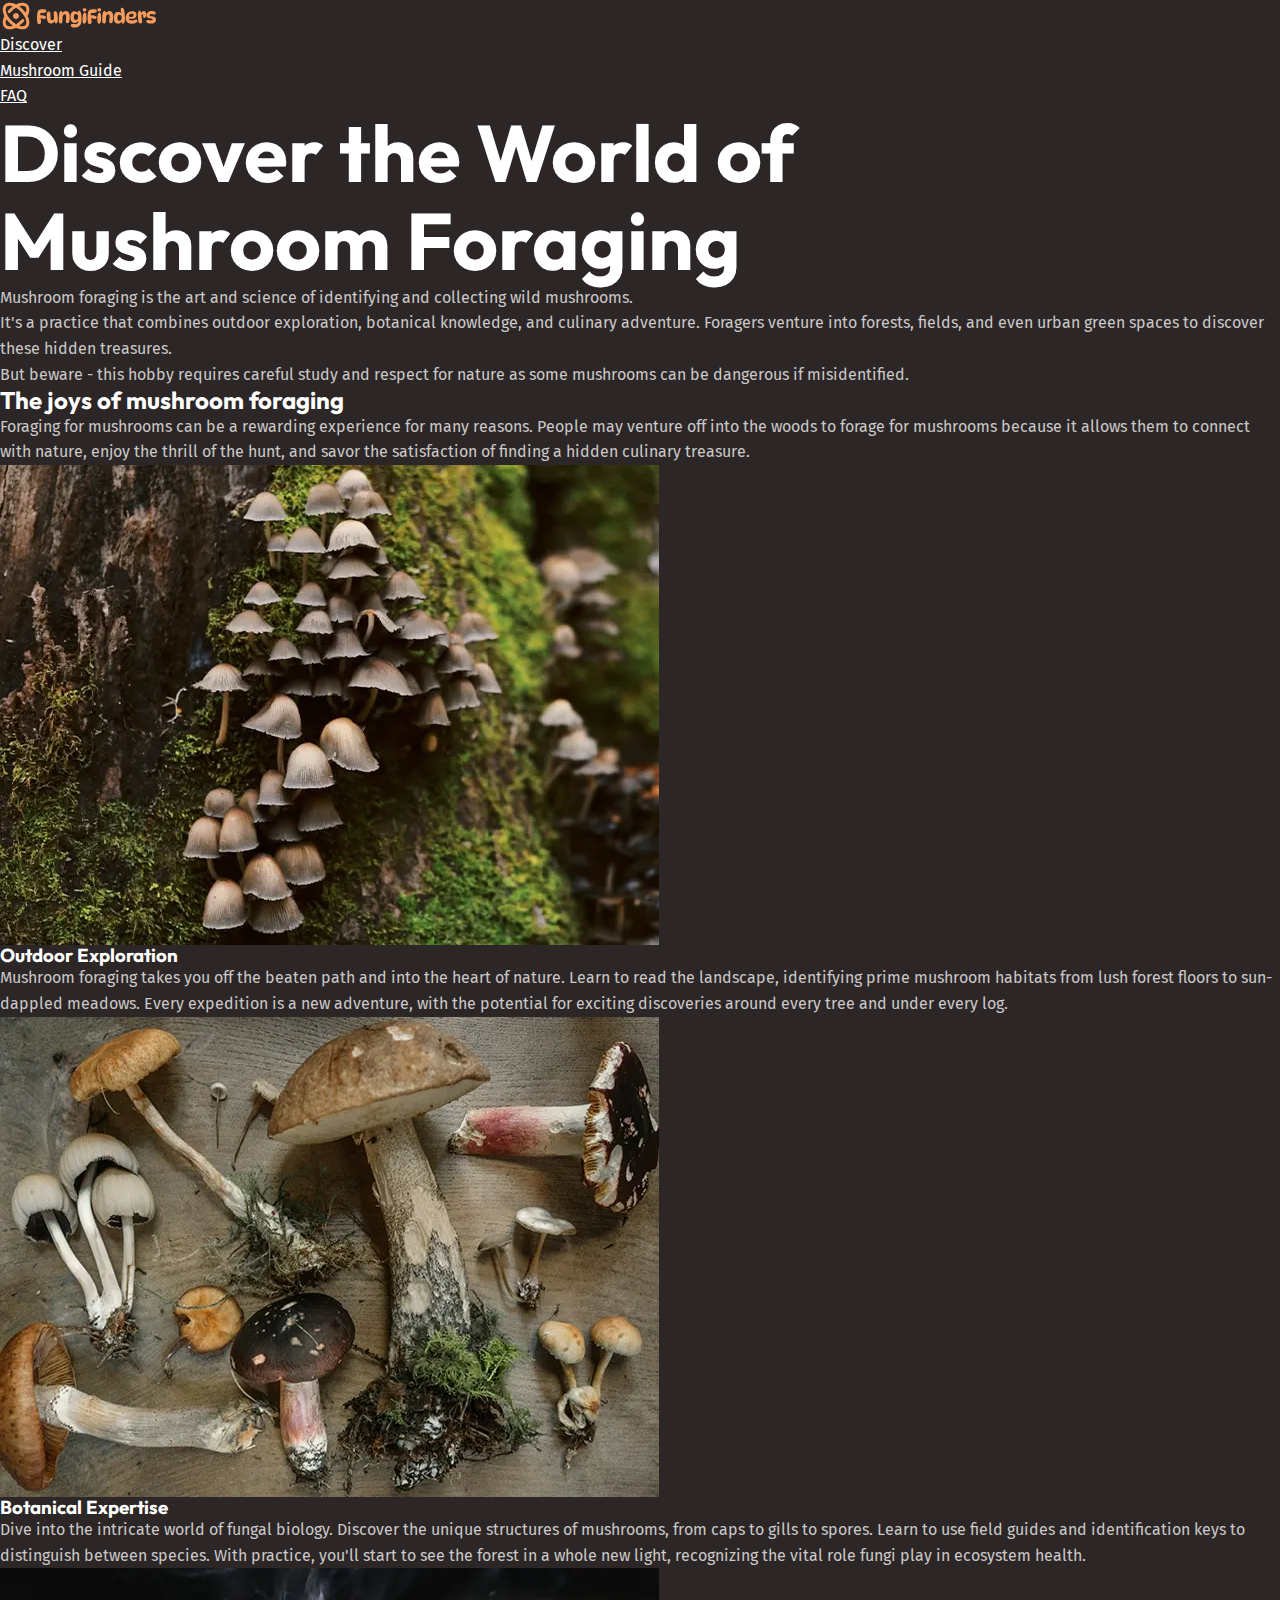
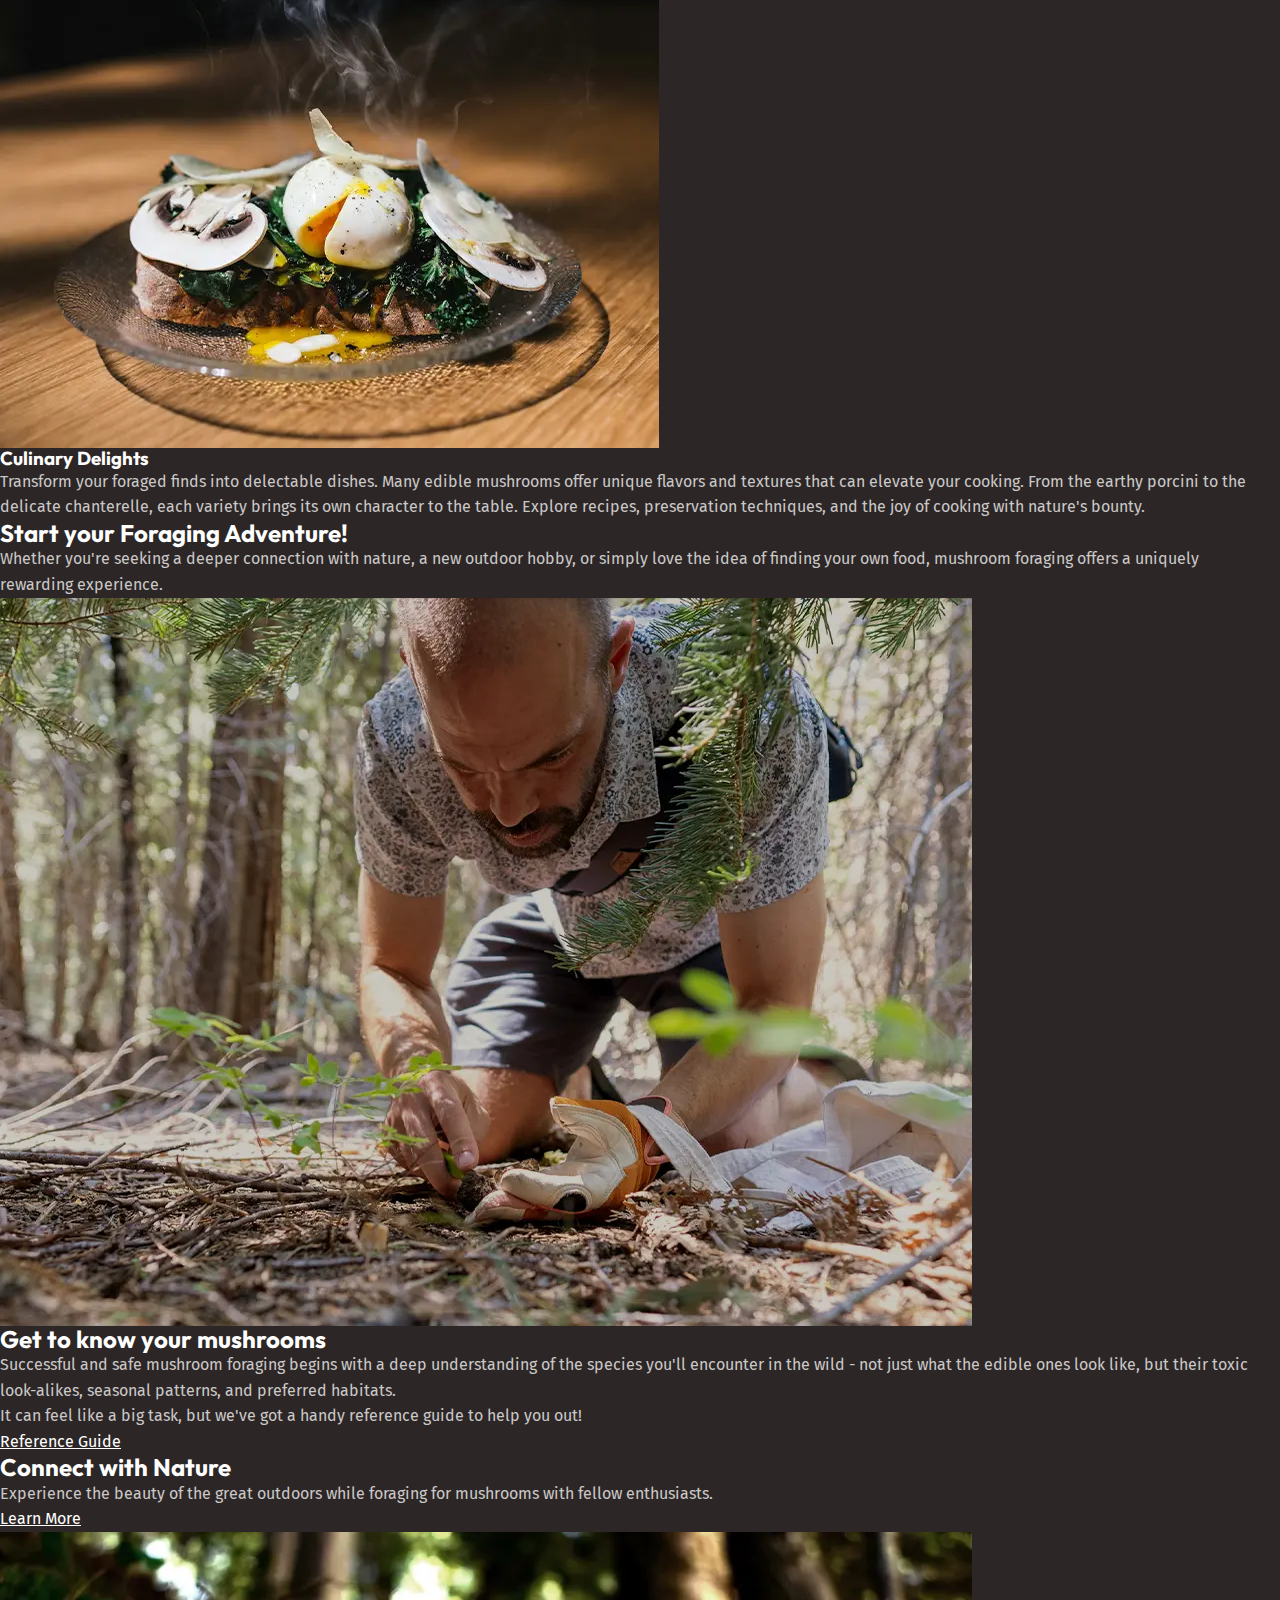
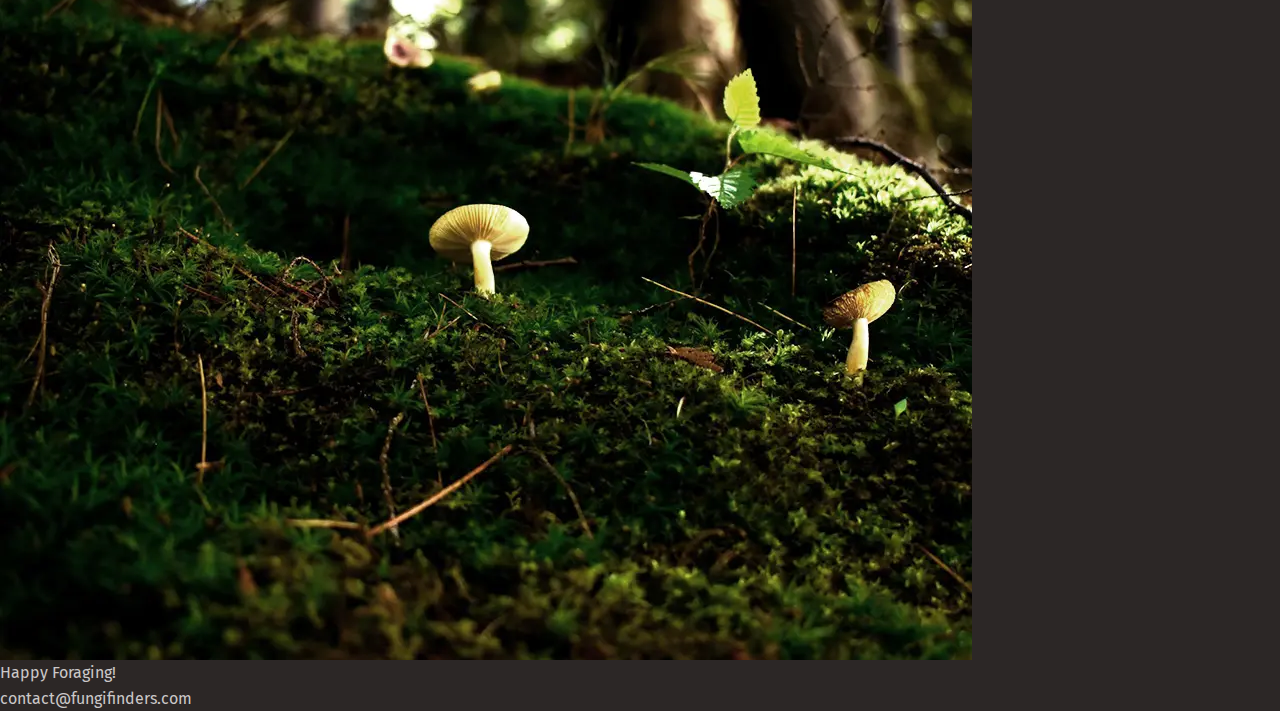
==== index.html @ 87effdb4 "Initial commit with home HTML done, Base CSS styles completed, all assets" ====
<!DOCTYPE html>
<html lang="en">
<head>
    <meta charset="UTF-8">
    <meta name="viewport" content="width=device-width, initial-scale=1.0">
    <title>Fungi Finders</title>

    <link rel="stylesheet" href="style.css">
    <link rel="preconnect" href="https://fonts.googleapis.com" />
    <link rel="preconnect" href="https://fonts.gstatic.com" crossorigin />
    <link href="https://fonts.googleapis.com/css2?family=Fira+Sans:wght@400;700&family=Outfit:wght@100..900&display=swap" rel="stylesheet" />
</head>
<body>

    <header class="site-header">
        <img src="assets/fungi-finders.svg" alt="Fungi Finders Logo">
        <nav class="primary-nav">
            <ul>
                <li><a href="/">Discover</a></li>
                <li><a href="#">Mushroom Guide</a></li>
                <li><a href="#">FAQ</a></li>
            </ul>
        </nav>
    </header>

    <main>
        <section class="hero">
            <h1>Discover the World of Mushroom Foraging</h1>
            <p>Mushroom foraging is the art and science of identifying and collecting wild mushrooms.</p>
            <p>It's a practice that combines outdoor exploration, botanical knowledge, and culinary adventure. Foragers venture into forests, fields, and even urban green spaces to discover these hidden treasures.</p>
            <p>But beware - this hobby requires careful study and respect for nature as some mushrooms can be dangerous if misidentified.</p>
        </section>

        <section>
            <h2>The joys of mushroom foraging</h2>
            <p>Foraging for mushrooms can be a rewarding experience for many reasons. People may venture off into the woods to forage for mushrooms because it allows them to connect with nature, enjoy the thrill of the hunt, and savor the satisfaction of finding a hidden culinary treasure. </p>
            <div>
                <div class="card">
                    <img src="assets/outdoor-exploration.webp" alt="Closeup shot of a group of tiny mushrooms growing on a tree trunk covered in moss.">
                    <h3>Outdoor Exploration</h3>
                    <p>Mushroom foraging takes you off the beaten path and into the heart of nature. Learn to read the landscape, identifying prime mushroom habitats from lush forest floors to sun-dappled meadows. Every expedition is a new adventure, with the potential for exciting discoveries around every tree and under every log.</p>
                </div>
                <div class="card">
                    <img src="assets/botanical-expertise.webp" alt="Closeup shot of different types of mushrooms laid out on a light-colored wooden surface.">
                    <h3>Botanical Expertise</h3>
                    <p>Dive into the intricate world of fungal biology. Discover the unique structures of mushrooms, from caps to gills to spores. Learn to use field guides and identification keys to distinguish between species. With practice, you'll start to see the forest in a whole new light, recognizing the vital role fungi play in ecosystem health.</p>
                </div>
                <div class="card">
                    <img src="assets/culinary-delight.webp" alt="Closeup shot of a steaming dish of salmon with broccolini, sliced mushrooms, and a medium-boiled egg split all served on a clear glass plate sitting on a light-colored wood table.">
                    <h3>Culinary Delights</h3>
                    <p>Transform your foraged finds into delectable dishes. Many edible mushrooms offer unique flavors and textures that can elevate your cooking. From the earthy porcini to the delicate chanterelle, each variety brings its own character to the table. Explore recipes, preservation techniques, and the joy of cooking with nature's bounty.</p>
                </div>
            </div>
        </section>

        <section>
            <h2>Start your <span>Foraging Adventure!</span></h2>
            <p>Whether you're seeking a deeper connection with nature, a new outdoor hobby, or simply love the idea of finding your own food, mushroom foraging offers a uniquely rewarding experience.</p>
        </section>

        <section>
            <div>
                <div>
                    <img src="assets/get-to-know.webp" alt="A man kneeling on the ground inspeting a mushroom with his hands.">
                </div>
                <div>
                    <h2>Get to know your mushrooms</h2>
                    <p>Successful and safe mushroom foraging begins with a deep understanding of the species you'll encounter in the wild - not just what the edible ones look like, but their toxic look-alikes, seasonal patterns, and preferred habitats.</p>
                    <p>It can feel like a big task, but we've got a handy reference guide to help you out!</p>
                    <a href="#" class="button"><span class="visually-hidden">Learn more about wild mushrooms with our handy</span>Reference Guide</a>
                </div>
            </div>
        </section>

        <section>
            <div>
                <div>
                    <h2>Connect with Nature</h2>
                    <p>Experience the beauty of the great outdoors while foraging for mushrooms with fellow enthusiasts.</p>
                    <a href="#" class="button">Learn More <span class="visually-hidden">about mushrooms with our helpful reference guide</span></a>
                </div>
            </div>
            <div>
                <img src="assets/nature.webp" alt="Closeup shot looking uphill with individual mushrooms growing among other foliage.">
            </div>
        </section>
    </main>

    <footer class="site-footer">
        <p>Happy Foraging!</p>
        <p>contact@fungifinders.com</p>
    </footer>

</body>
</html>

<!-- https://www.figma.com/design/XV3mC19r1ih4SymTnKQu4f/FungiFinders -->
---- style.css ----
@layer reset {
    *,
    *::before,
    *::after {
        box-sizing: border-box;
    }

    html {
        -moz-text-size-adjust: none;
        -webkit-text-size-adjust: none;
        text-size-adjust: none;
    }

    * {
        margin: 0;
        padding: 0;
    }

    [role="list"] {
        list-style: none;
        margin: 0;
        padding: 0;
    }

    body {
        min-block-size: 100vh;
        line-height: 1.6;
    }

    h1,
    h2,
    h3,
    button,
    input,
    label {
        line-height: 1.1;
    }

    h1,
    h2,
    h3,
    h4 {
        text-wrap: balance;
    }

    p,
    li {
        text-wrap: pretty;
    }

    img, 
    picture {
        max-inline-size: 100%;
        display: block;
    }

    input,
    button,
    textarea,
    select {
        font: inherit;
    }
}

@layer base {
    :root {
        --clr-white: hsl(0, 0%, 100%);
        --clr-gray-100: hsl(0, 2%, 79%);
        --clr-brand-400: hsl(25, 88%, 75%);
        --clr-brand-500: hsl(25, 88%, 66%);
        --clr-green-400: hsl(143, 19%, 49%);
        --clr-green-500: hsl(143, 38%, 37%);
        --clr-green-600: hsl(145, 29%, 19%);
        --clr-brown-500: hsl(10, 5%, 25%);
        --clr-brown-600: hsl(9, 7%, 21%);
        --clr-brown-700: hsl(9, 8%, 16%);
        --clr-brown-800: hsl(0, 6%, 15%);
        --clr-brown-900: hsl(0, 6%, 13%);

        --clr-orange-500: hsl(28, 43%, 28%);
        --clr-red-500: hsl(359, 34%, 24%);
        --clr-teal-500: hsl(186, 42%, 25%);

        --ff-body: "Fira Sans", sans-serif;
        --ff-heading: "Outfit", sans-serif;

        --fs-300: 0.875rem;
        --fs-400: 1rem;
        --fs-500: 1.125rem;
        --fs-600: 1.25rem;
        --fs-700: 1.5rem;
        --fs-800: 2rem;
        --fs-900: 3.75rem;
        --fs-1000: 3.75rem;

        @media (width > 760px) {
            --fs-300: 0.875rem;
            --fs-400: 1rem;
            --fs-500: 1.25rem;
            --fs-600: 1.5rem;
            --fs-700: 2rem;
            --fs-800: 3rem;
            --fs-900: 5rem;
            --fs-1000: 7.5rem;
        }
    }

    /* Fix syntax highlighting */
    :root {
        --text-main: var(--clr-gray-100);
        --text-high-contrast: var(--clr-white);
        --text-brand: var(--clr-brand-500);
        --text-brand-light: var(--clr-brand-400);

        --background-accent-light: var(--clr-green-400);
        --background-accent-main: var(--clr-green-500);
        --background-accent-dark: var(--clr-green-600);

        --background-extra-light: var(--clr-brown-500);
        --background-light: var(--clr-brown-600);
        --background-main: var(--clr-brown-700);
        --background-dark: var(--clr-brown-800);
        --background-extra-dark: var(--clr-brown-900);

        --font-size-heading-sm: var(--fs-700);
        --font-size-heading-regular: var(--fs-800);
        --font-size-heading-lg: var(--fs-900);
        --font-size-heading-xl: var(--fs-1000);

        --font-size-sm: var(--fs-300);
        --font-size-regular: var(--fs-400);
        --font-size-md: var(--fs-500);
        --font-size-lg: var(--fs-600);

        --border-radius-1: 0.25rem;
        --border-radius-2: 0.5rem;
        --border-radius-3: 0.75rem;
    }

    html {
        font-family: var(--ff-body);
        line-height: 1.6;
    }

    body {
        font-size: var(--font-size-regular);
        color: var(--text-main);
        background-color: var(--background-main);
    }

    h1,
    h2,
    h3,
    h4 {
        font-family: var(--ff-heading);
        color: var(--text-high-contrast);
    }

    h1 {
        font-size: var(--font-size-heading-lg);
    }

    a {
        color: var(--text-high-contrast);
    }

    a:hover,
    a:focus-visible {
        color: var(--text-brand-light);
    }
}

@layer utilities {
    .visually-hidden {
      clip: rect(0 0 0 0);
      clip-path: inset(50%);
      height: 1px;
      overflow: hidden;
      position: absolute;
      white-space: nowrap;
      width: 1px;
    }
  }
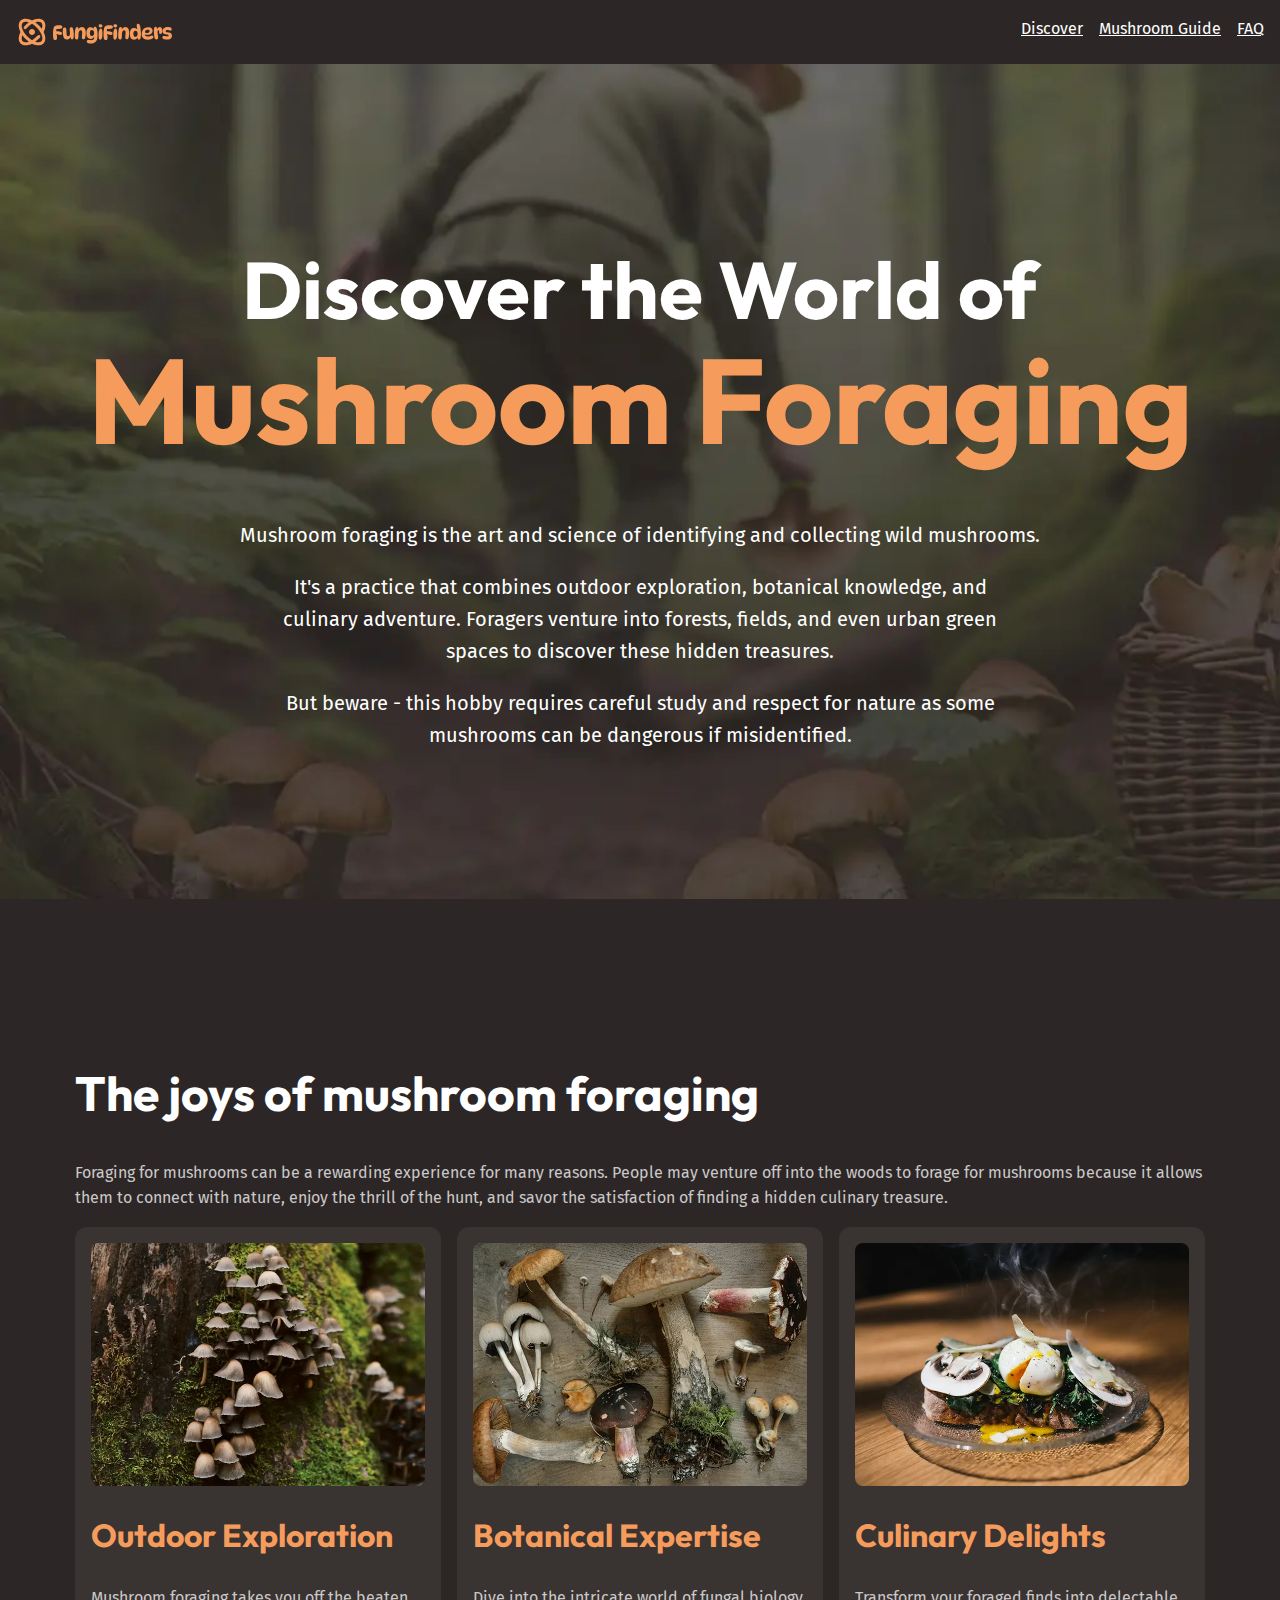
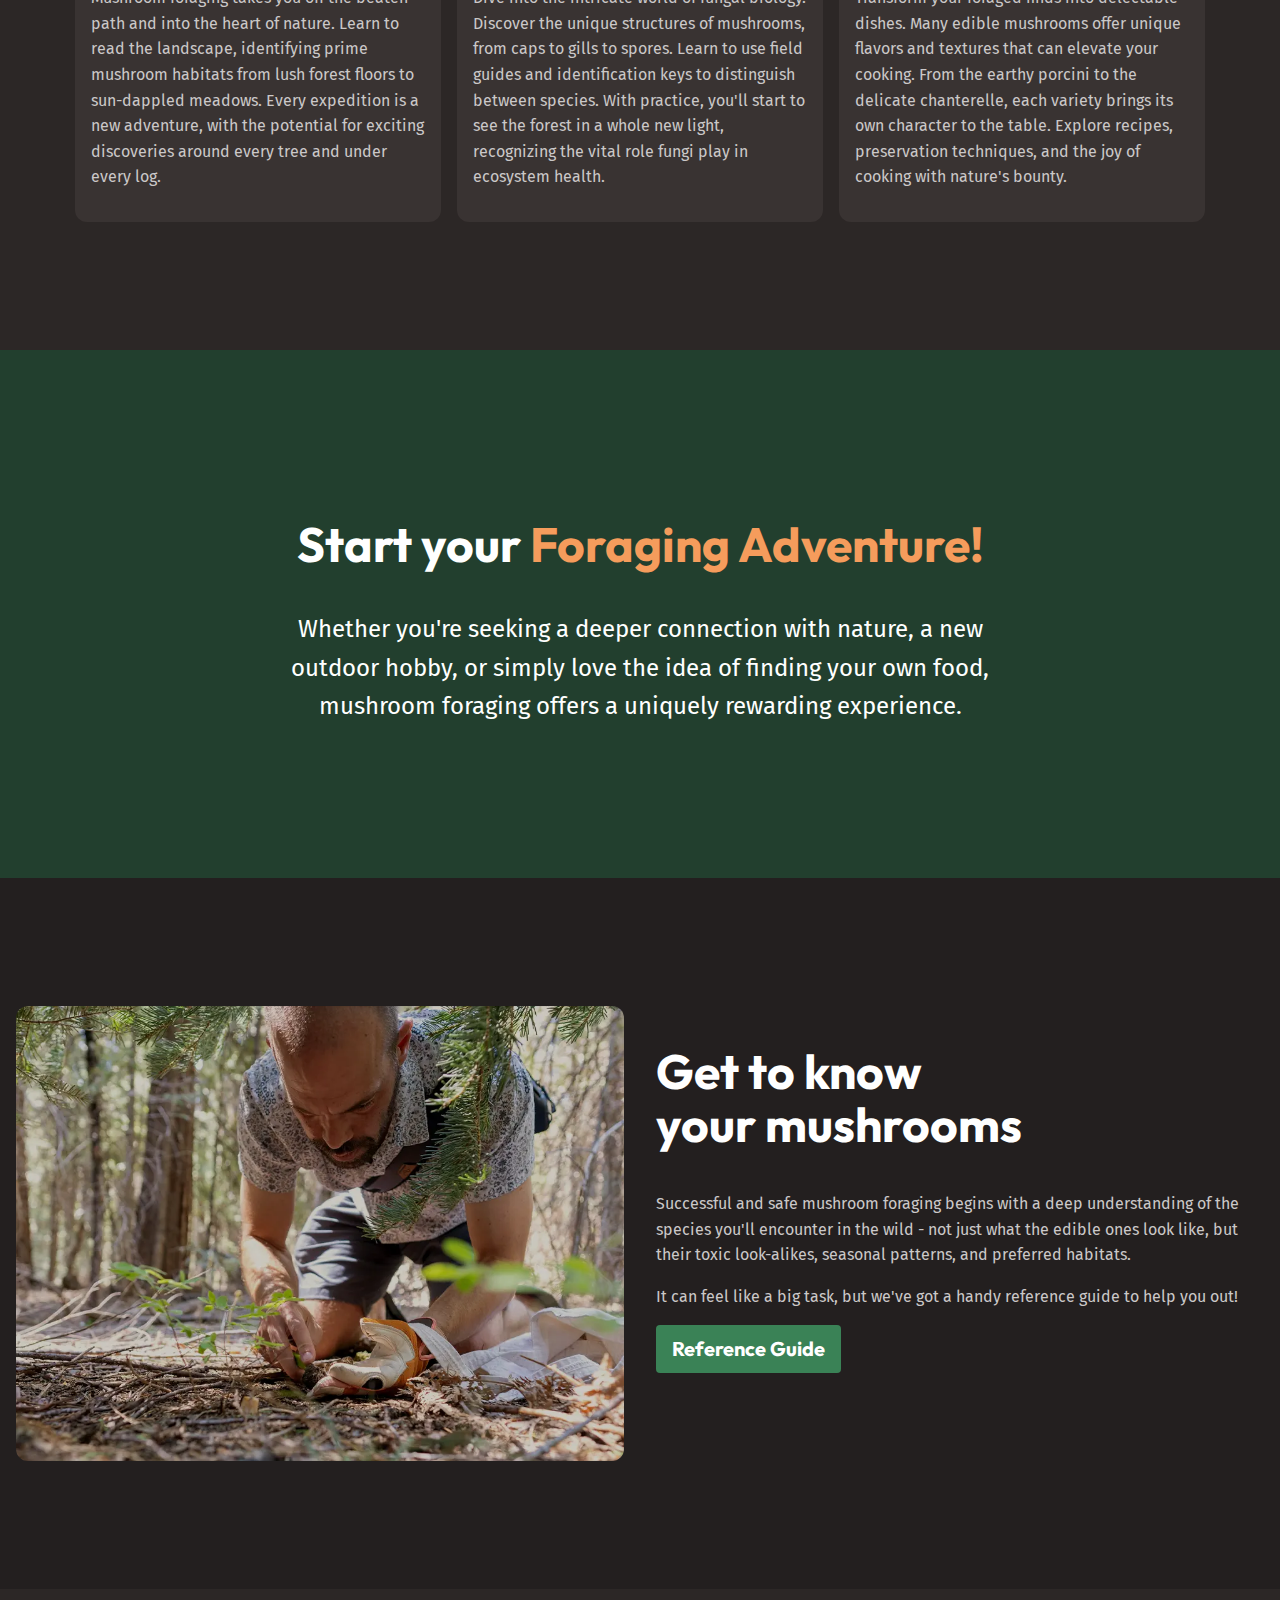
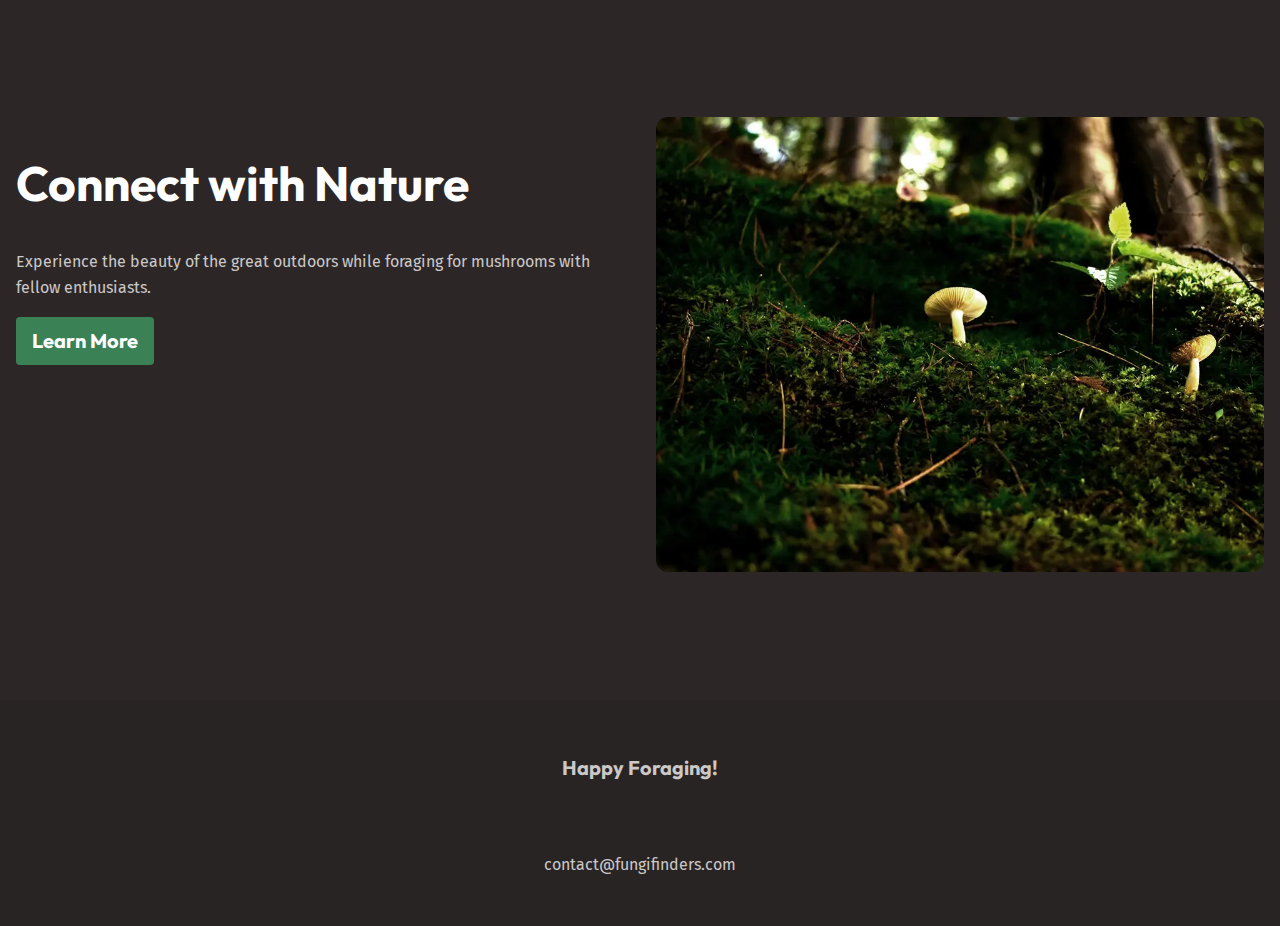
==== commit 7943dafa: "Desktop version of first page completed" ====
--- a/index.html
+++ b/index.html
@@ -13,58 +13,70 @@
 <body>
 
     <header class="site-header">
-        <img src="assets/fungi-finders.svg" alt="Fungi Finders Logo">
-        <nav class="primary-nav">
-            <ul>
-                <li><a href="/">Discover</a></li>
-                <li><a href="#">Mushroom Guide</a></li>
-                <li><a href="#">FAQ</a></li>
-            </ul>
-        </nav>
+        <div class="wrapper wrapper--wide">
+            <div class="site-header__inner">
+                <img src="assets/fungi-finders.svg" alt="Fungi Finders Logo">
+                <nav class="primary-nav">
+                    <ul>
+                        <li><a href="/">Discover</a></li>
+                        <li><a href="#">Mushroom Guide</a></li>
+                        <li><a href="#">FAQ</a></li>
+                    </ul>
+                </nav>
+            </div>
+        </div>
     </header>
 
     <main>
-        <section class="hero">
-            <h1>Discover the World of Mushroom Foraging</h1>
-            <p>Mushroom foraging is the art and science of identifying and collecting wild mushrooms.</p>
-            <p>It's a practice that combines outdoor exploration, botanical knowledge, and culinary adventure. Foragers venture into forests, fields, and even urban green spaces to discover these hidden treasures.</p>
-            <p>But beware - this hobby requires careful study and respect for nature as some mushrooms can be dangerous if misidentified.</p>
+        <section class="hero section section--compact">
+            <div class="wrapper">
+                <h1 class="hero__title">Discover the World of <span>Mushroom Foraging</span></h1>
+                <p>Mushroom foraging is the art and science of identifying and collecting wild mushrooms.</p>
+            </div>
+            <div class="wrapper wrapper--narrow">
+                <p>It's a practice that combines outdoor exploration, botanical knowledge, and culinary adventure. Foragers venture into forests, fields, and even urban green spaces to discover these hidden treasures.</p>
+                <p>But beware - this hobby requires careful study and respect for nature as some mushrooms can be dangerous if misidentified.</p>
+            </div>
         </section>
 
-        <section>
-            <h2>The joys of mushroom foraging</h2>
-            <p>Foraging for mushrooms can be a rewarding experience for many reasons. People may venture off into the woods to forage for mushrooms because it allows them to connect with nature, enjoy the thrill of the hunt, and savor the satisfaction of finding a hidden culinary treasure. </p>
-            <div>
-                <div class="card">
-                    <img src="assets/outdoor-exploration.webp" alt="Closeup shot of a group of tiny mushrooms growing on a tree trunk covered in moss.">
-                    <h3>Outdoor Exploration</h3>
-                    <p>Mushroom foraging takes you off the beaten path and into the heart of nature. Learn to read the landscape, identifying prime mushroom habitats from lush forest floors to sun-dappled meadows. Every expedition is a new adventure, with the potential for exciting discoveries around every tree and under every log.</p>
-                </div>
-                <div class="card">
-                    <img src="assets/botanical-expertise.webp" alt="Closeup shot of different types of mushrooms laid out on a light-colored wooden surface.">
-                    <h3>Botanical Expertise</h3>
-                    <p>Dive into the intricate world of fungal biology. Discover the unique structures of mushrooms, from caps to gills to spores. Learn to use field guides and identification keys to distinguish between species. With practice, you'll start to see the forest in a whole new light, recognizing the vital role fungi play in ecosystem health.</p>
-                </div>
-                <div class="card">
-                    <img src="assets/culinary-delight.webp" alt="Closeup shot of a steaming dish of salmon with broccolini, sliced mushrooms, and a medium-boiled egg split all served on a clear glass plate sitting on a light-colored wood table.">
-                    <h3>Culinary Delights</h3>
-                    <p>Transform your foraged finds into delectable dishes. Many edible mushrooms offer unique flavors and textures that can elevate your cooking. From the earthy porcini to the delicate chanterelle, each variety brings its own character to the table. Explore recipes, preservation techniques, and the joy of cooking with nature's bounty.</p>
+        <section class="section">
+            <div class="wrapper">
+                <h2 class="section-title">The joys of mushroom foraging</h2>
+                <p>Foraging for mushrooms can be a rewarding experience for many reasons. People may venture off into the woods to forage for mushrooms because it allows them to connect with nature, enjoy the thrill of the hunt, and savor the satisfaction of finding a hidden culinary treasure. </p>
+                <div class="equal-columns">
+                    <div class="card">
+                        <img src="assets/outdoor-exploration.webp" alt="Closeup shot of a group of tiny mushrooms growing on a tree trunk covered in moss.">
+                        <h3 class="card__title">Outdoor Exploration</h3>
+                        <p>Mushroom foraging takes you off the beaten path and into the heart of nature. Learn to read the landscape, identifying prime mushroom habitats from lush forest floors to sun-dappled meadows. Every expedition is a new adventure, with the potential for exciting discoveries around every tree and under every log.</p>
+                    </div>
+                    <div class="card">
+                        <img src="assets/botanical-expertise.webp" alt="Closeup shot of different types of mushrooms laid out on a light-colored wooden surface.">
+                        <h3 class="card__title">Botanical Expertise</h3>
+                        <p>Dive into the intricate world of fungal biology. Discover the unique structures of mushrooms, from caps to gills to spores. Learn to use field guides and identification keys to distinguish between species. With practice, you'll start to see the forest in a whole new light, recognizing the vital role fungi play in ecosystem health.</p>
+                    </div>
+                    <div class="card">
+                        <img src="assets/culinary-delight.webp" alt="Closeup shot of a steaming dish of salmon with broccolini, sliced mushrooms, and a medium-boiled egg split all served on a clear glass plate sitting on a light-colored wood table.">
+                        <h3 class="card__title">Culinary Delights</h3>
+                        <p>Transform your foraged finds into delectable dishes. Many edible mushrooms offer unique flavors and textures that can elevate your cooking. From the earthy porcini to the delicate chanterelle, each variety brings its own character to the table. Explore recipes, preservation techniques, and the joy of cooking with nature's bounty.</p>
+                    </div>
                 </div>
             </div>
         </section>
 
-        <section>
-            <h2>Start your <span>Foraging Adventure!</span></h2>
-            <p>Whether you're seeking a deeper connection with nature, a new outdoor hobby, or simply love the idea of finding your own food, mushroom foraging offers a uniquely rewarding experience.</p>
+        <section class="background-accent text-center section section--compact">
+            <div class="wrapper wrapper--narrow font-size-lg text-high-contrast">
+                <h2 class="section-title">Start your <span class="text-brand">Foraging Adventure!</span></h2>
+                <p>Whether you're seeking a deeper connection with nature, a new outdoor hobby, or simply love the idea of finding your own food, mushroom foraging offers a uniquely rewarding experience.</p>
+            </div>
         </section>
 
-        <section>
-            <div>
+        <section class="background-extra-dark section">
+            <div class="wrapper wrapper--wide equal-columns-wide-gap">
                 <div>
                     <img src="assets/get-to-know.webp" alt="A man kneeling on the ground inspeting a mushroom with his hands.">
                 </div>
                 <div>
-                    <h2>Get to know your mushrooms</h2>
+                    <h2 class="section-title">Get to know your mushrooms</h2>
                     <p>Successful and safe mushroom foraging begins with a deep understanding of the species you'll encounter in the wild - not just what the edible ones look like, but their toxic look-alikes, seasonal patterns, and preferred habitats.</p>
                     <p>It can feel like a big task, but we've got a handy reference guide to help you out!</p>
                     <a href="#" class="button"><span class="visually-hidden">Learn more about wild mushrooms with our handy</span>Reference Guide</a>
@@ -72,22 +84,24 @@
             </div>
         </section>
 
-        <section>
-            <div>
+        <section class="section">
+            <div class="wrapper wrapper--wide equal-columns-wide-gap">
                 <div>
-                    <h2>Connect with Nature</h2>
-                    <p>Experience the beauty of the great outdoors while foraging for mushrooms with fellow enthusiasts.</p>
-                    <a href="#" class="button">Learn More <span class="visually-hidden">about mushrooms with our helpful reference guide</span></a>
+                    <div>
+                        <h2 class="section-title">Connect with Nature</h2>
+                        <p>Experience the beauty of the great outdoors while foraging for mushrooms with fellow enthusiasts.</p>
+                        <a href="#" class="button">Learn More <span class="visually-hidden">about mushrooms with our helpful reference guide</span></a>
+                    </div>
                 </div>
-            </div>
-            <div>
-                <img src="assets/nature.webp" alt="Closeup shot looking uphill with individual mushrooms growing among other foliage.">
+                <div>
+                    <img src="assets/nature.webp" alt="Closeup shot looking uphill with individual mushrooms growing among other foliage.">
+                </div>
             </div>
         </section>
     </main>
 
     <footer class="site-footer">
-        <p>Happy Foraging!</p>
+        <p class="site-footer__title">Happy Foraging!</p>
         <p>contact@fungifinders.com</p>
     </footer>
 
--- a/style.css
+++ b/style.css
@@ -11,7 +11,7 @@
         text-size-adjust: none;
     }
 
-    * {
+    *:not(h1, h2, h3, p) {
         margin: 0;
         padding: 0;
     }
@@ -168,6 +168,157 @@
     a:focus-visible {
         color: var(--text-brand-light);
     }
+
+    img {
+        border-radius: var(--border-radius-3);
+    }
+}
+
+@layer layout {
+    .equal-columns {
+        display: flex;
+        gap: 1rem;
+
+        > * {
+            flex: 1;
+        }
+    }
+
+    .equal-columns-wide-gap {
+        display: flex;
+        gap: 2rem;
+
+        > * {
+            flex: 1;
+        }
+    }
+    
+    .section {
+        padding-block: 3.75rem;
+
+        @media (width > 760px) {
+            padding-block: 8rem;
+        }
+    }
+
+    .section--compact {
+        padding-block: 4.5rem;
+
+        @media (width > 760px) {
+            padding-block: 8rem;
+        }
+    }
+
+    .wrapper {
+        max-width: 1130px;
+        margin-inline: auto;
+        padding-inline: 1rem;
+        box-sizing: content-box;
+    }
+
+    .wrapper--wide {
+        max-width: 1330px;
+    }
+
+    .wrapper--narrow {
+        max-width: 720px;
+    }
+}
+
+@layer components {
+    .site-header {
+        padding-block: 1rem;
+    }
+
+    .site-header__inner {
+        display: flex;
+        flex-wrap: wrap;
+        gap: 0.5rem 1rem;
+        justify-content: space-between;
+    }
+
+    .primary-nav {
+        ul {
+            display: flex;
+            flex-wrap: wrap;
+            gap: 0.5rem 1rem;
+            list-style-type: none;
+        }
+    }
+
+    .site-footer {
+        text-align: center;
+        background-color: var(--background-dark);
+        padding-block: 2rem;
+        display: grid;
+        gap: 2rem;
+
+        a {
+            color: var(--text-main);
+        }
+
+        a:hover,
+        a:focus-visible {
+            color: var(--text-brand-light);
+        }
+    }
+
+    .site-footer__title {
+        font-size: var(--font-size-md);
+        font-family: var(--ff-heading);
+        font-weight: 700;
+    }
+
+    .hero {
+        text-align: center;
+        background-image: url(assets/hero.webp);
+        background-size: cover;
+        font-size: var(--font-size-md);
+        color: var(--text-high-contrast);
+    }
+
+    .hero__title {
+        font-size: var(--font-size-heading-lg);
+
+        > span {
+            display: block;
+            font-size: var(--font-size-heading-xl);
+            color: var(--text-brand);
+        }
+    }
+
+    .card {
+        padding: 1rem;
+        background-color: var(--background-light);
+        border-radius: var(--border-radius-3);
+
+        img {
+            border-radius: var(--border-radius-2);
+        }
+    }
+
+    .card__title {
+        color: var(--text-brand);
+        font-size: var(--font-size-heading-sm);
+    }
+
+    .button {
+        display: inline-flex;
+        cursor: pointer;
+        font-family: var(--ff-heading);
+        font-weight: 700;
+        font-size: var(--font-size-md);
+        text-decoration: none;
+        background-color: var(--background-accent-main);
+        padding: 0.5rem 1rem;
+        border-radius: var(--border-radius-1);
+    }
+
+    .button:hover,
+    .button:focus-visible {
+        background-color: var(--background-accent-light);
+        color: var(--text-high-contrast);
+    }
 }
 
 @layer utilities {
@@ -180,4 +331,47 @@
       white-space: nowrap;
       width: 1px;
     }
+
+    .text-center {
+        text-align: center;
+    }
+    .text-brand {
+        color: var(--text-brand);
+    }
+    .text-high-contrast {
+        color: var(--text-high-contrast);
+    }
+    .section-title {
+        font-size: var(--font-size-heading-regular);
+    }
+    .background-base {
+        background-color: var(--background-base);
+    }
+    .background-light {
+        background-color: var(--background-light);
+    }
+    .background-extra-light {
+        background-color: var(--background-extra-light);
+    }
+    .background-dark {
+        background-color: var(--background-dark);
+    }
+    .background-extra-dark {
+        background-color: var(--background-extra-dark);
+    }
+    .background-accent {
+        background-color: var(--background-accent-dark);
+    }
+    .font-size-sm {
+        font-size: var(--font-size-sm);
+    }
+    .font-size-regular {
+        font-size: var(--font-size-regular);
+    }
+    .font-size-md {
+        font-size: var(--font-size-md);
+    }
+    .font-size-lg {
+        font-size: var(--font-size-lg);
+    }
   }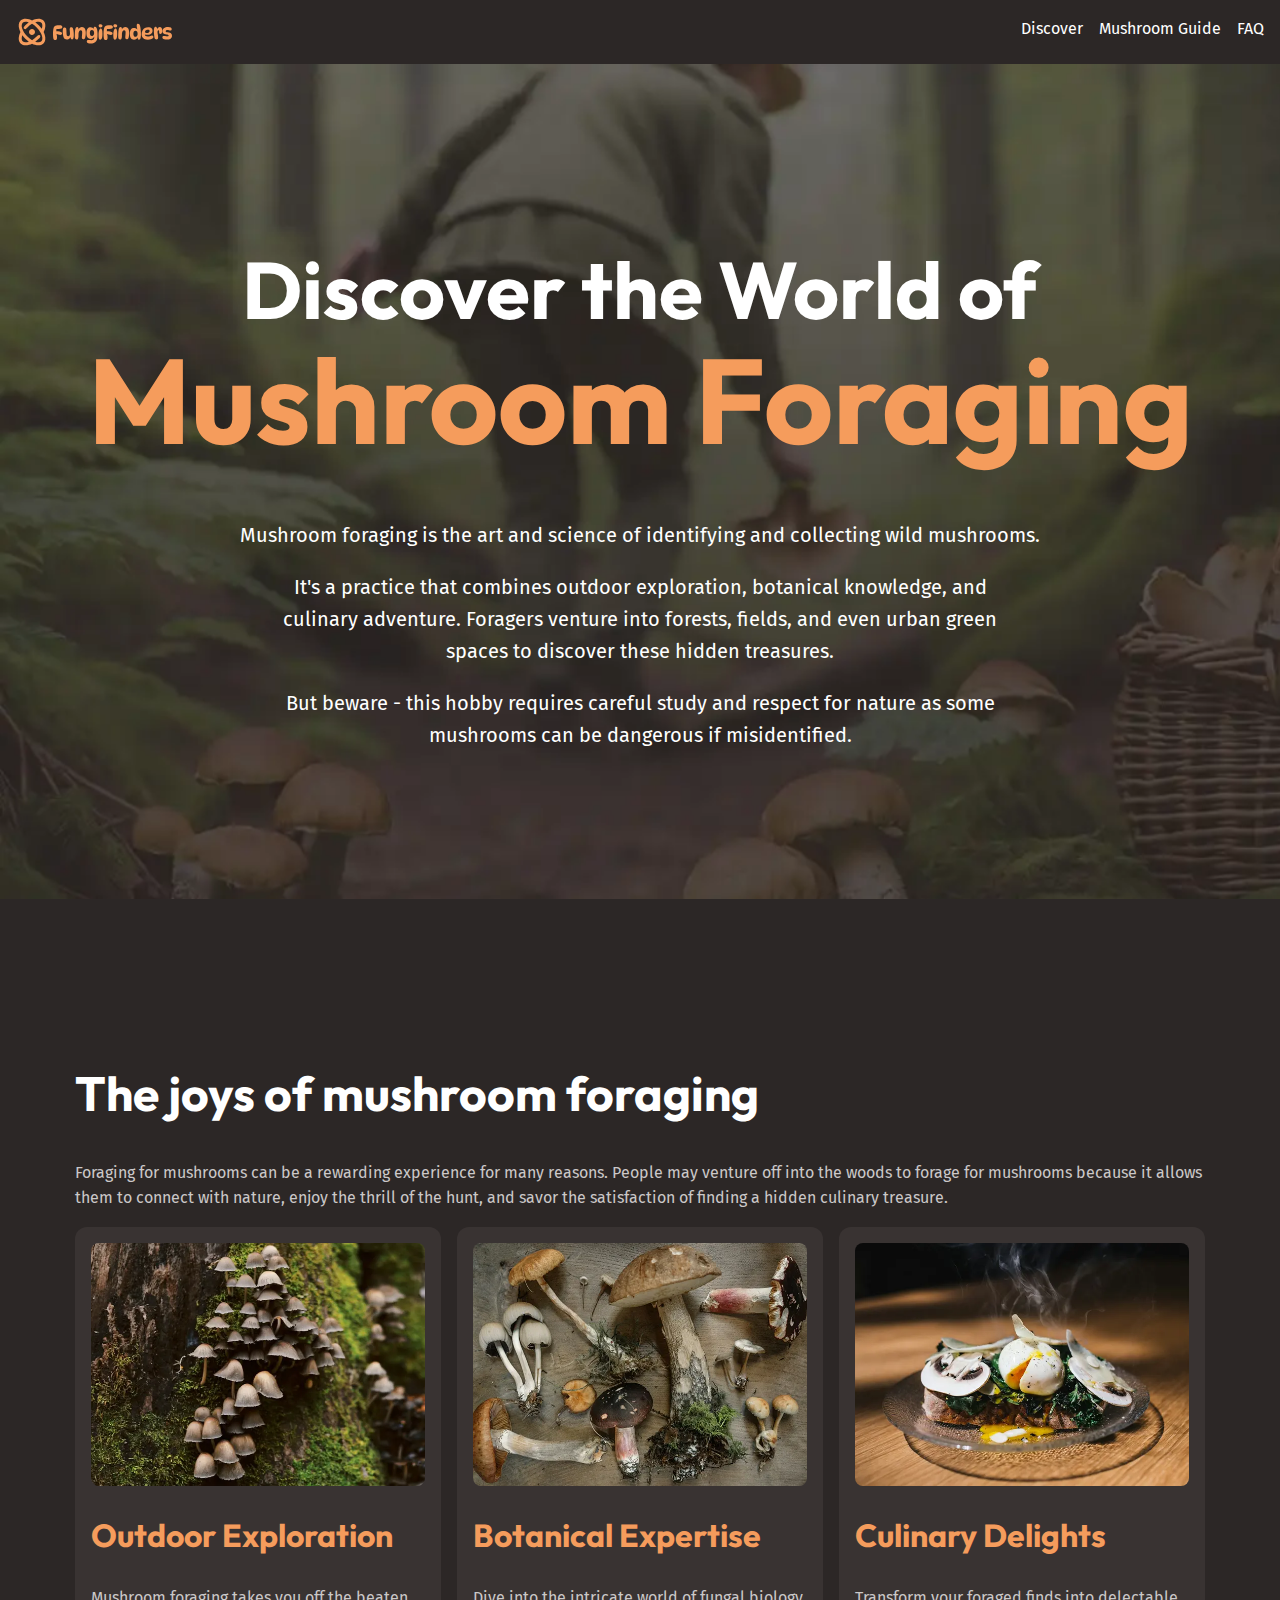
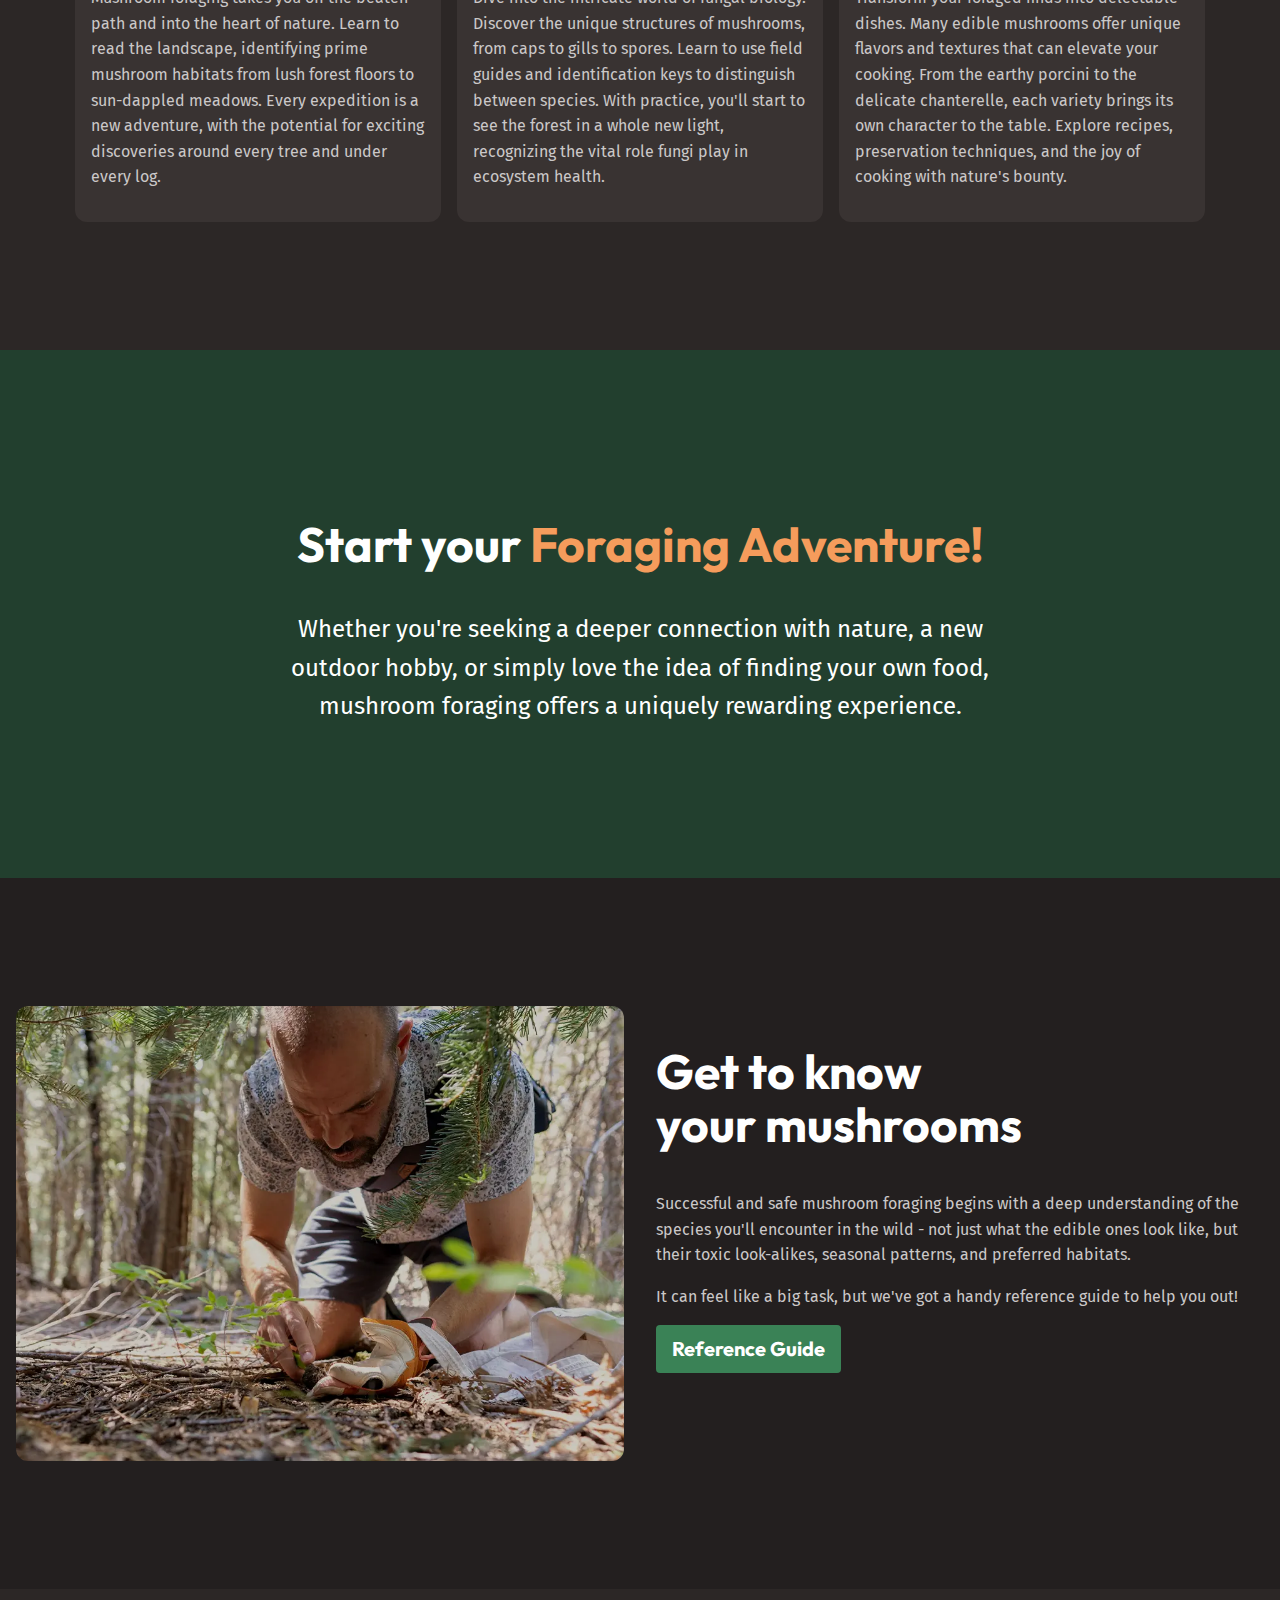
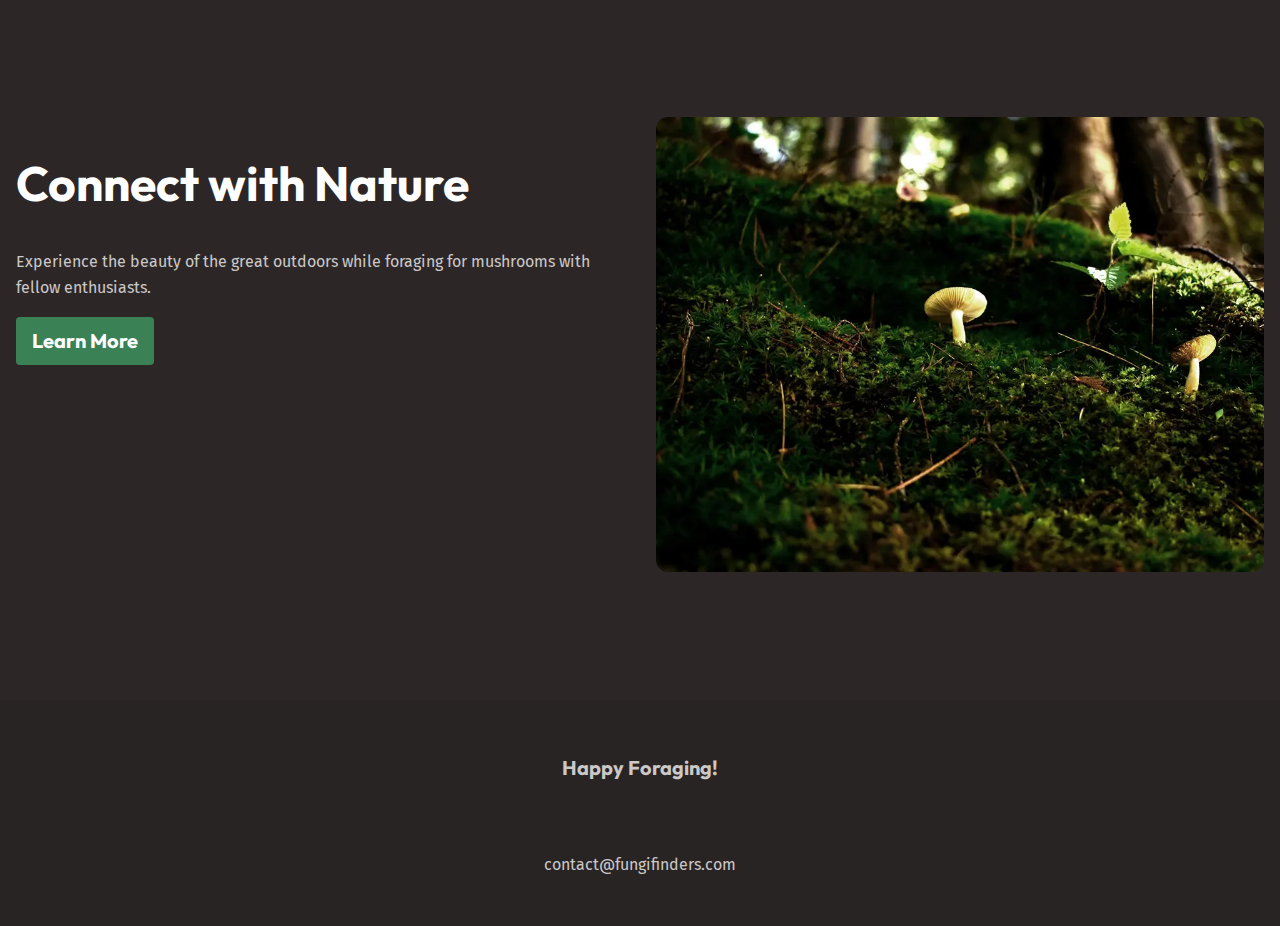
==== commit fafc51c2: "added mobile nav for small screens" ====
--- a/index.html
+++ b/index.html
@@ -9,6 +9,8 @@
     <link rel="preconnect" href="https://fonts.googleapis.com" />
     <link rel="preconnect" href="https://fonts.gstatic.com" crossorigin />
     <link href="https://fonts.googleapis.com/css2?family=Fira+Sans:wght@400;700&family=Outfit:wght@100..900&display=swap" rel="stylesheet" />
+
+    <script src="main.js" defer></script>
 </head>
 <body>
 
@@ -16,8 +18,12 @@
         <div class="wrapper wrapper--wide">
             <div class="site-header__inner">
                 <img src="assets/fungi-finders.svg" alt="Fungi Finders Logo">
-                <nav class="primary-nav">
-                    <ul>
+                <button aria-controls="primary-nav" aria-expanded="false">
+                    <span class="visually-hidden">Menu</span>
+                    <img src="assets/hamburger.svg" alt="">
+                </button>
+                <nav id="primary-navigation" class="primary-nav">
+                    <ul role="list">
                         <li><a href="/">Discover</a></li>
                         <li><a href="#">Mushroom Guide</a></li>
                         <li><a href="#">FAQ</a></li>
--- a/style.css
+++ b/style.css
@@ -237,12 +237,65 @@
         justify-content: space-between;
     }
 
+    [aria-controls="primary-nav"] {
+        z-index: 100;
+        cursor: pointer;
+        background: transparent;
+        border: 0;
+
+        img {
+            border-radius: 0;
+        }
+    }
+
+    [aria-controls="primary-nav"] {
+        display: none;
+    }
+
     .primary-nav {
         ul {
             display: flex;
             flex-wrap: wrap;
             gap: 0.5rem 1rem;
-            list-style-type: none;
+        }
+
+        a {
+            text-decoration: none;
+        }
+
+        @media (width < 760px) {
+            display: none;
+            position: absolute;
+            z-index: 10;
+            top: 0;
+            right: 0;
+            font-size: var(--font-size-lg);
+            font-weight: 700;
+            font-family: var(--ff-heading);
+            background-color: var(--background-accent-main);
+            padding: 2rem;
+            border-bottom-left-radius: var(--border-radius-3);
+
+            ul {
+                flex-direction: column;
+                gap: 0;
+            }
+
+            li + li {
+                margin-block-start: 1.5rem;
+                padding-block-start: 1.5rem;
+                border-top: 2px solid var(--background-accent-light);
+            }
+        }
+    }
+
+    @media (width < 760px) {
+        [aria-controls="primary-nav"] {
+            display: block;
+        }
+
+        [aria-expanded="true"] ~ .primary-nav {
+            display: block;
         }
     }
 
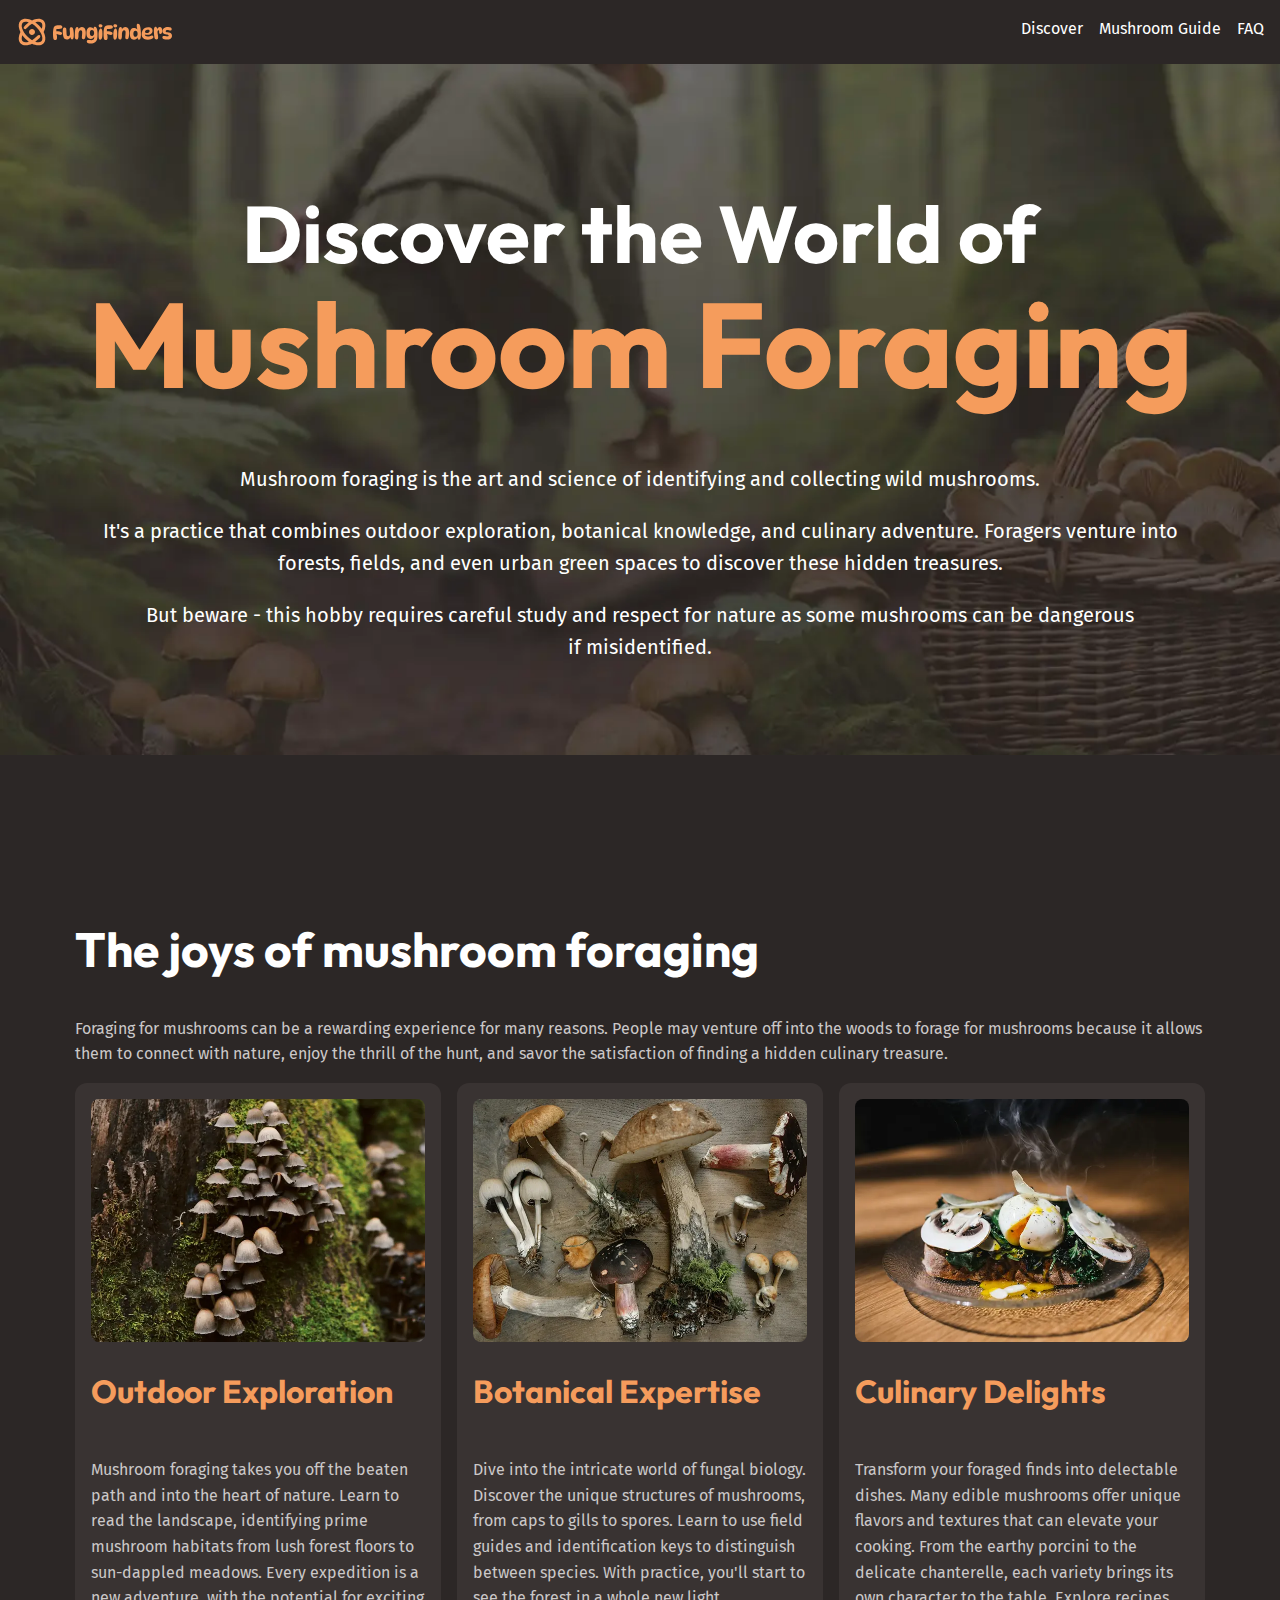
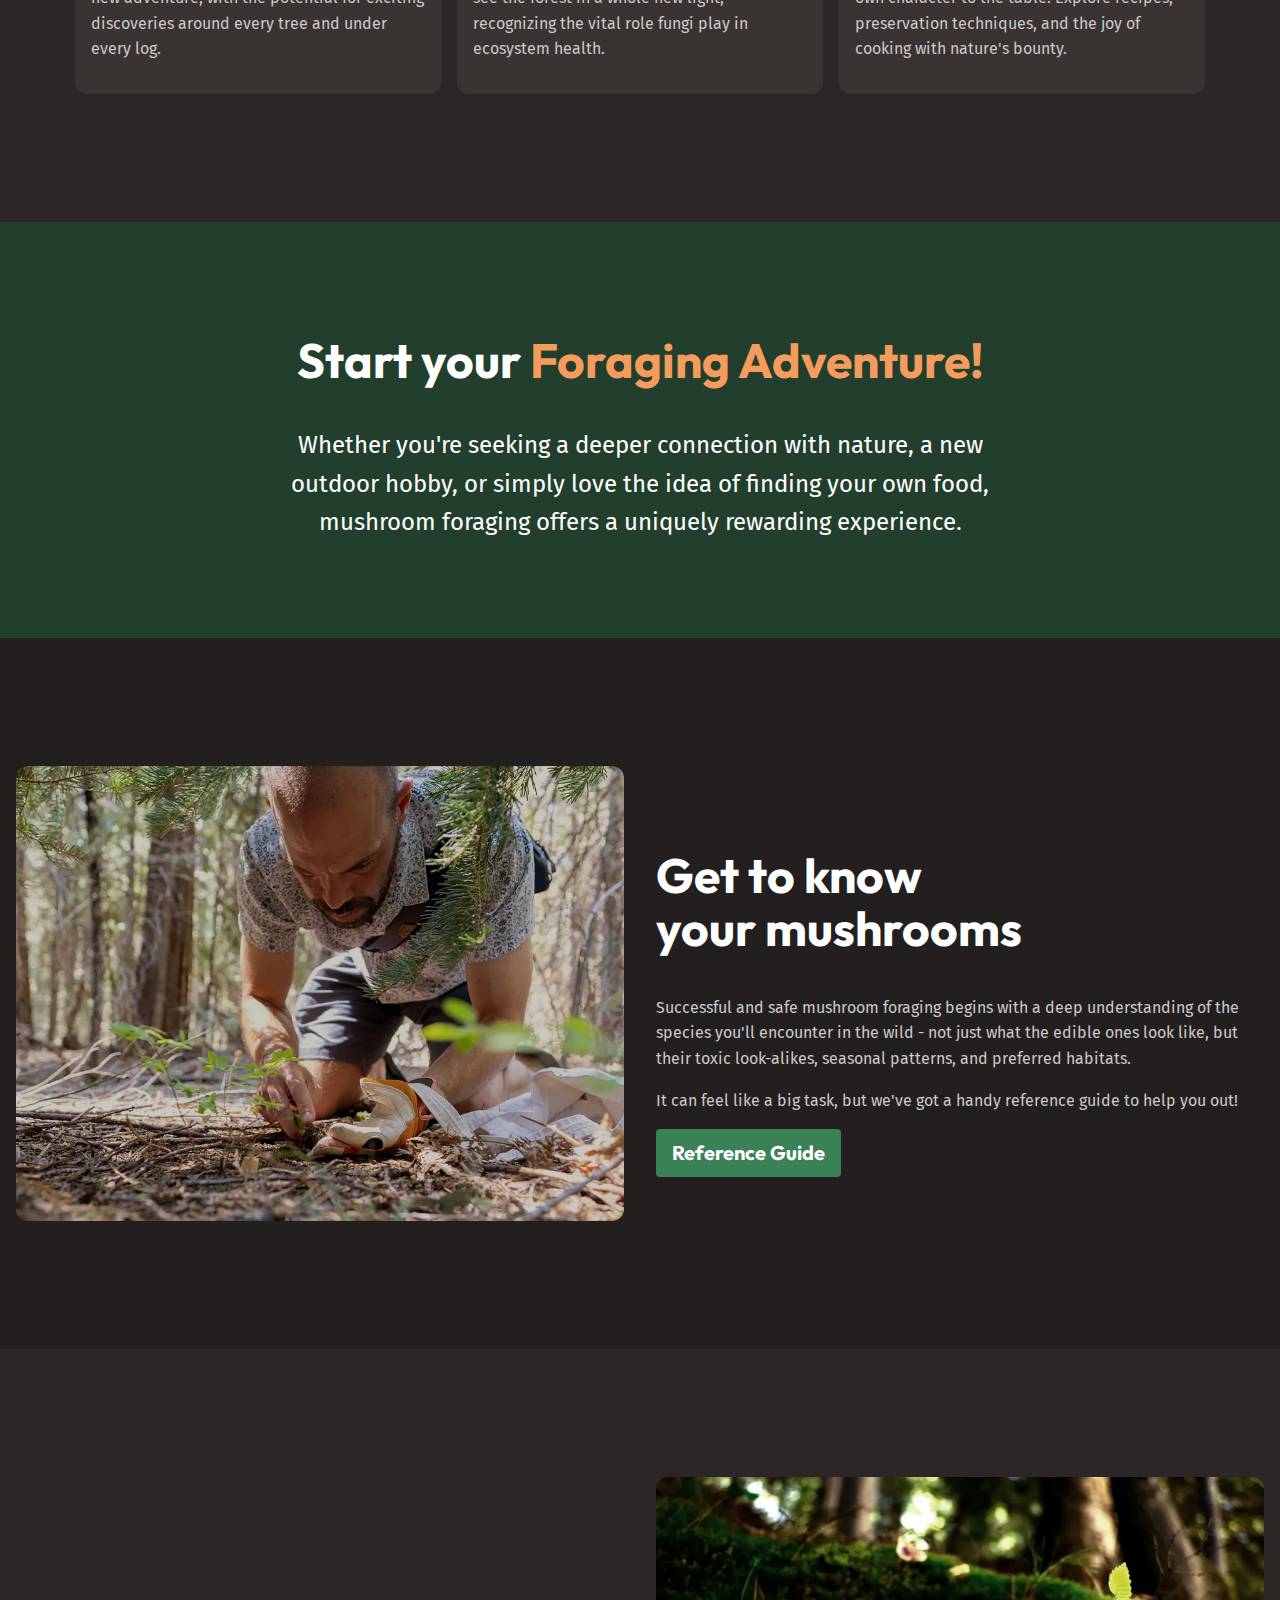
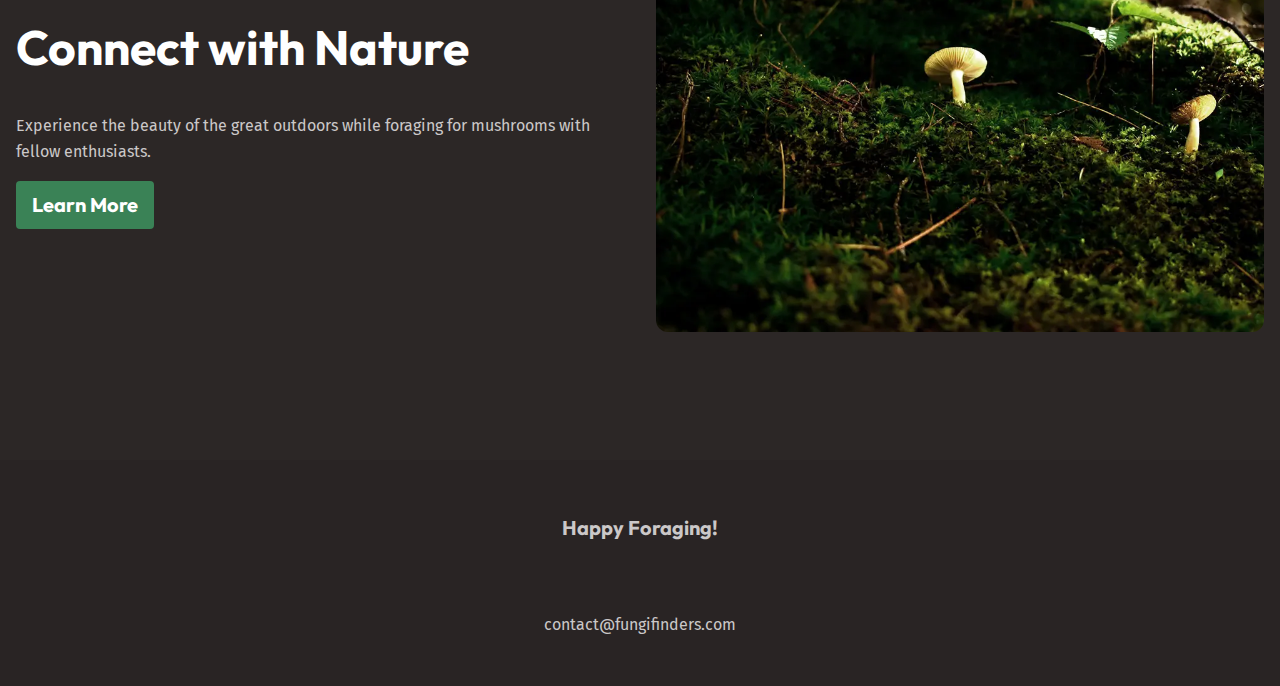
==== commit 1438b036: "Added second page content" ====
--- a/index.html
+++ b/index.html
@@ -13,11 +13,12 @@
     <script src="main.js" defer></script>
 </head>
 <body>
-
+    <!-- Header & Nav -->
+    <a href="#main" class="skip-to-main">Press Enter to skip to main content</a>
     <header class="site-header">
-        <div class="wrapper wrapper--wide">
+        <div class="wrapper" data-width="wide">
             <div class="site-header__inner">
-                <img src="assets/fungi-finders.svg" alt="Fungi Finders Logo">
+                <a href="/"><img src="assets/fungi-finders.svg" alt="Fungi Finders Logo"></a>
                 <button aria-controls="primary-nav" aria-expanded="false">
                     <span class="visually-hidden">Menu</span>
                     <img src="assets/hamburger.svg" alt="">
@@ -25,7 +26,7 @@
                 <nav id="primary-navigation" class="primary-nav">
                     <ul role="list">
                         <li><a href="/">Discover</a></li>
-                        <li><a href="#">Mushroom Guide</a></li>
+                        <li><a href="mushroom-guide.html">Mushroom Guide</a></li>
                         <li><a href="#">FAQ</a></li>
                     </ul>
                 </nav>
@@ -33,8 +34,9 @@
         </div>
     </header>
 
-    <main>
-        <section class="hero section section--compact">
+    <main id="main">
+        <!-- Hero Section -->
+        <section class="hero section" data-padding="compact">
             <div class="wrapper">
                 <h1 class="hero__title">Discover the World of <span>Mushroom Foraging</span></h1>
                 <p>Mushroom foraging is the art and science of identifying and collecting wild mushrooms.</p>
@@ -45,6 +47,7 @@
             </div>
         </section>
 
+        <!-- 3 Card Section -->
         <section class="section">
             <div class="wrapper">
                 <h2 class="section-title">The joys of mushroom foraging</h2>
@@ -69,15 +72,17 @@
             </div>
         </section>
 
-        <section class="background-accent text-center section section--compact">
-            <div class="wrapper wrapper--narrow font-size-lg text-high-contrast">
+        <!-- Green BG section -->
+        <section class="background-accent text-center section" data-padding="compact">
+            <div class="wrapper font-size-lg text-high-contrast" data-width="narrow">
                 <h2 class="section-title">Start your <span class="text-brand">Foraging Adventure!</span></h2>
                 <p>Whether you're seeking a deeper connection with nature, a new outdoor hobby, or simply love the idea of finding your own food, mushroom foraging offers a uniquely rewarding experience.</p>
             </div>
         </section>
 
+        <!-- Equal columns w/ image -->
         <section class="background-extra-dark section">
-            <div class="wrapper wrapper--wide equal-columns-wide-gap">
+            <div class="wrapper equal-columns" data-width="wide" data-gap="large" data-vertical-alignment="centered">
                 <div>
                     <img src="assets/get-to-know.webp" alt="A man kneeling on the ground inspeting a mushroom with his hands.">
                 </div>
@@ -90,14 +95,13 @@
             </div>
         </section>
 
+        <!-- Equal columns w/ image -->
         <section class="section">
-            <div class="wrapper wrapper--wide equal-columns-wide-gap">
+            <div class="wrapper equal-columns" data-width="wide" data-gap="large" data-vertical-alignment="centered">
                 <div>
-                    <div>
-                        <h2 class="section-title">Connect with Nature</h2>
-                        <p>Experience the beauty of the great outdoors while foraging for mushrooms with fellow enthusiasts.</p>
-                        <a href="#" class="button">Learn More <span class="visually-hidden">about mushrooms with our helpful reference guide</span></a>
-                    </div>
+                    <h2 class="section-title">Connect with Nature</h2>
+                    <p>Experience the beauty of the great outdoors while foraging for mushrooms with fellow enthusiasts.</p>
+                    <a href="#" class="button">Learn More <span class="visually-hidden">about mushrooms with our helpful reference guide</span></a>
                 </div>
                 <div>
                     <img src="assets/nature.webp" alt="Closeup shot looking uphill with individual mushrooms growing among other foliage.">
@@ -106,6 +110,7 @@
         </section>
     </main>
 
+    <!-- Footer -->
     <footer class="site-footer">
         <p class="site-footer__title">Happy Foraging!</p>
         <p>contact@fungifinders.com</p>
--- a/style.css
+++ b/style.css
@@ -175,21 +175,33 @@
 }
 
 @layer layout {
+    .grid-auto-fit {
+        --auto-fit-min-col-size: 250px;
+        display: grid;
+        gap: 1rem;
+        grid-template-columns: repeat(auto-fit, minmax(min(var(--auto-fit-min-col-size), 100%), 1fr));
+    }
+
     .equal-columns {
-        display: flex;
-        gap: 1rem;
-
-        > * {
-            flex: 1;
-        }
-    }
-
-    .equal-columns-wide-gap {
-        display: flex;
-        gap: 2rem;
-
-        > * {
-            flex: 1;
+        display: grid;
+        gap: var(--equal-columns-gap, 1rem);
+        align-items: var(--column-layout-alignment, start);
+
+        &[data-gap="large"] {
+            gap: 2rem;
+        }
+
+        &[data-vertical-alignment="centered"] {
+            --column-layout-alignment: center;
+        }
+
+        &[data-vertical-alignment="bottom"] {
+            --column-layout-alignment: end;
+        }
+
+        @media (width > 760px) {
+            grid-auto-flow: column;
+            grid-auto-columns: 1fr;
         }
     }
     
@@ -198,34 +210,55 @@
 
         @media (width > 760px) {
             padding-block: 8rem;
-        }
-    }
-
-    .section--compact {
-        padding-block: 4.5rem;
-
-        @media (width > 760px) {
-            padding-block: 8rem;
+
+            &[data-padding="compact"] {
+                padding-block: 4.5rem;
+            }
         }
     }
 
     .wrapper {
-        max-width: 1130px;
+        --wrapper-max-width: 1130px;
+        --wrapper-padding: 1rem;
+
+        max-width: var(--wrapper-max-width);
         margin-inline: auto;
-        padding-inline: 1rem;
+        padding-inline: var(--wrapper-padding);
         box-sizing: content-box;
     }
 
-    .wrapper--wide {
-        max-width: 1330px;
-    }
-
-    .wrapper--narrow {
-        max-width: 720px;
+    .wrapper[data-width="narrow"] {
+        --wrapper-max-width: 720px;
+    }
+
+    .wrapper[data-width="wide"] {
+        --wrapper-max-width: 1330px;
     }
 }
 
 @layer components {
+    .skip-to-main:not(:focus) {
+        clip: rect(0 0 0 0);
+        clip-path: inset(50%);
+        height: 1px;
+        overflow: hidden;
+        position: absolute;
+        white-space: nowrap;
+        width: 1px;
+
+        position: absolute;
+    }
+
+    .skip-to-main {
+        position: absolute;
+        background-color: var(--background-accent-dark);
+        margin: 1rem;
+        padding: 1rem;
+        border-radius: var(--border-radius-2);
+        text-decoration: none;
+        color: var(--text-high-contrast);
+    }
+
     .site-header {
         padding-block: 1rem;
     }
@@ -340,7 +373,14 @@
         }
     }
 
+    .mushroom-guide {
+        --card-title-font-size: var(--font-size-lg);
+        --card-title-color: var(--text-high-contrast);
+    }
+
     .card {
+        display: flex;
+        flex-direction: column;
         padding: 1rem;
         background-color: var(--background-light);
         border-radius: var(--border-radius-3);
@@ -351,8 +391,47 @@
     }
 
     .card__title {
-        color: var(--text-brand);
-        font-size: var(--font-size-heading-sm);
+        color: var(--card-title-color, var(--text-brand));
+        font-size: var(--card-title-font-size, var(--font-size-heading-sm));
+    }
+
+    .card__note {
+        margin-block-start: auto;
+        background-color: var(--background-extra-light);
+        padding: 0.75rem;
+        border-radius: var(--border-radius-2);
+    }
+
+    .tag-list {
+        display: flex;
+        gap: 0.5rem;
+        flex-wrap: wrap;
+
+        li {
+            font-family: var(--ff-heading);
+            font-size: var(--font-size-sm);
+            color: var(--text-high-contrast);
+            padding: 0rem, 0.25rem;
+            background-color: var(--tag-bg);
+            border-radius: var(--border-radius-1);
+        }
+
+        [data-edible="edible"] {
+            --tag-bg: var(--background-accent-main);
+        }
+        [data-edible="toxic"] {
+            --tag-bg: var(--clr-red-500);
+        }
+
+        [data-season="summer"] {
+            --tag-bg: var(--background-accent-main);
+        }
+        [data-season="spring"] {
+            --tag-bg: var(--clr-teal-500);
+        }
+        [data-season="autumn"] {
+            --tag-bg: var(--clr-orange-500);
+        }
     }
 
     .button {
